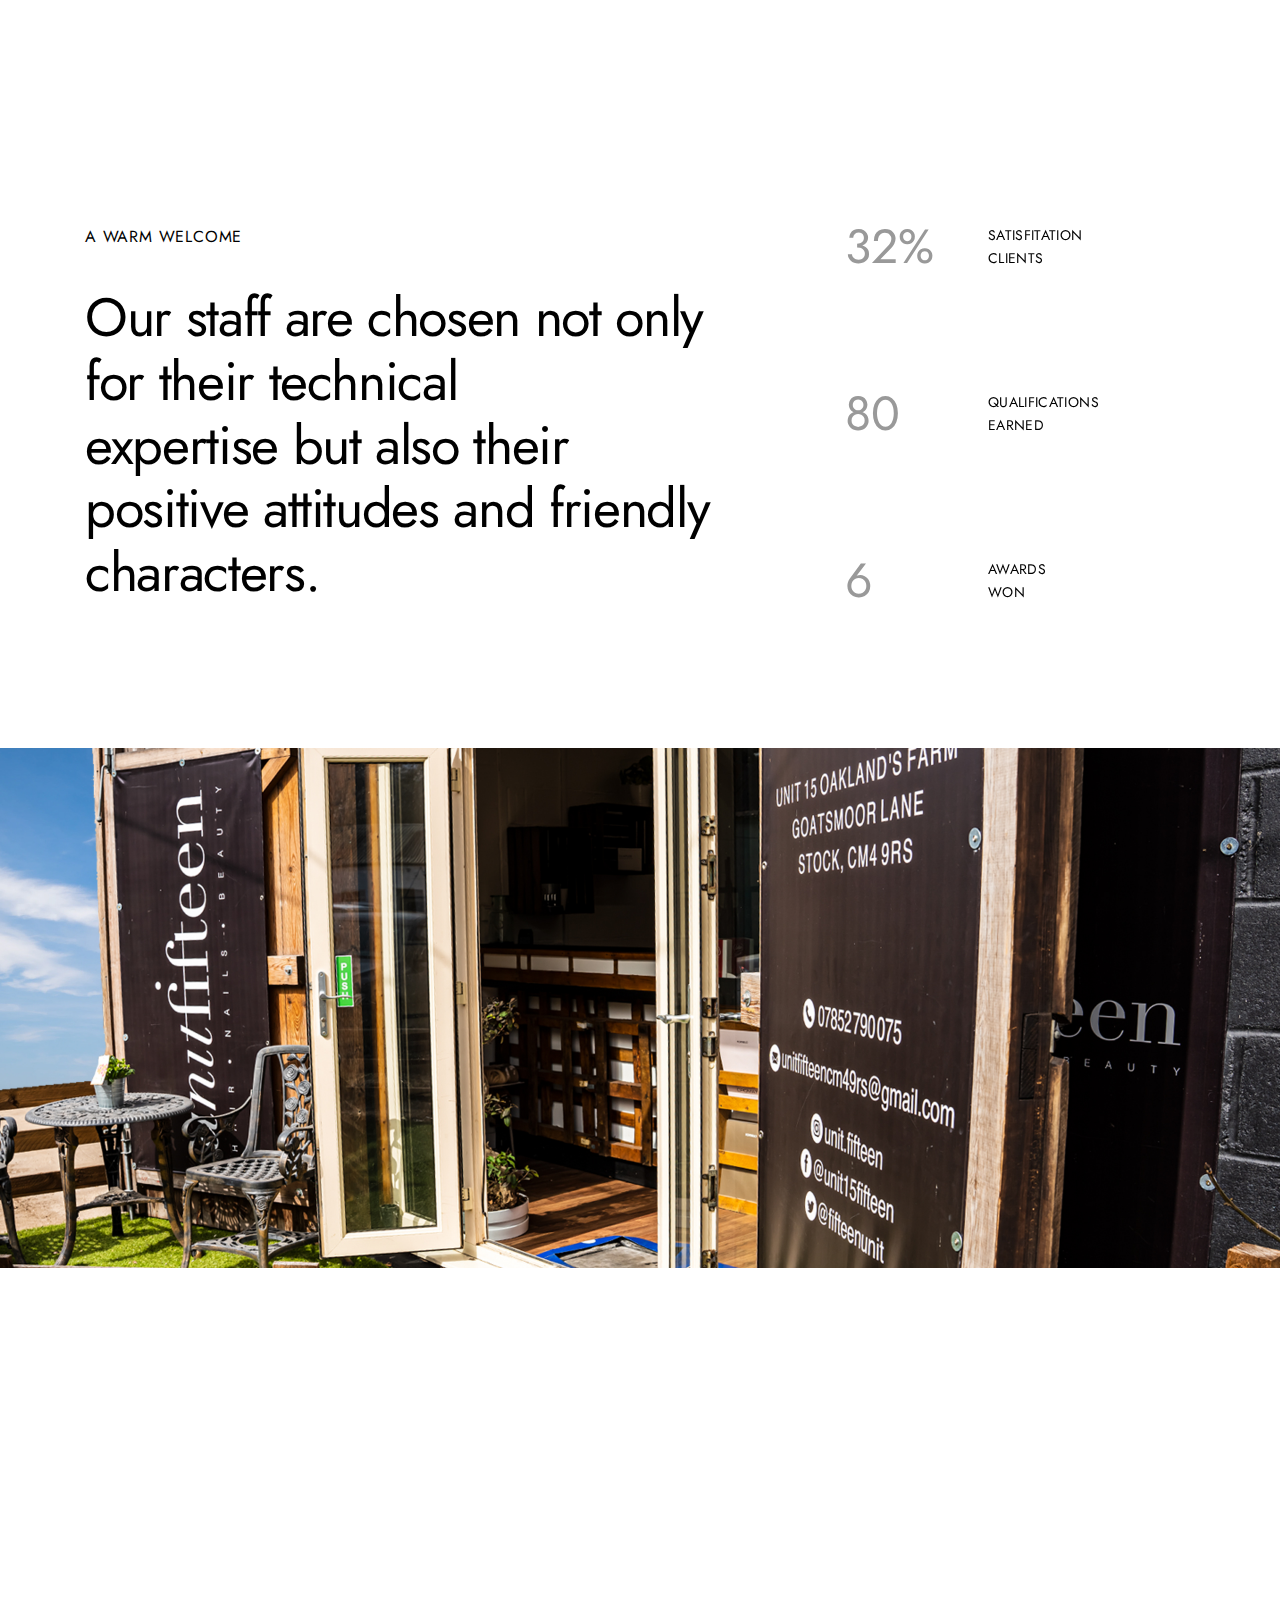
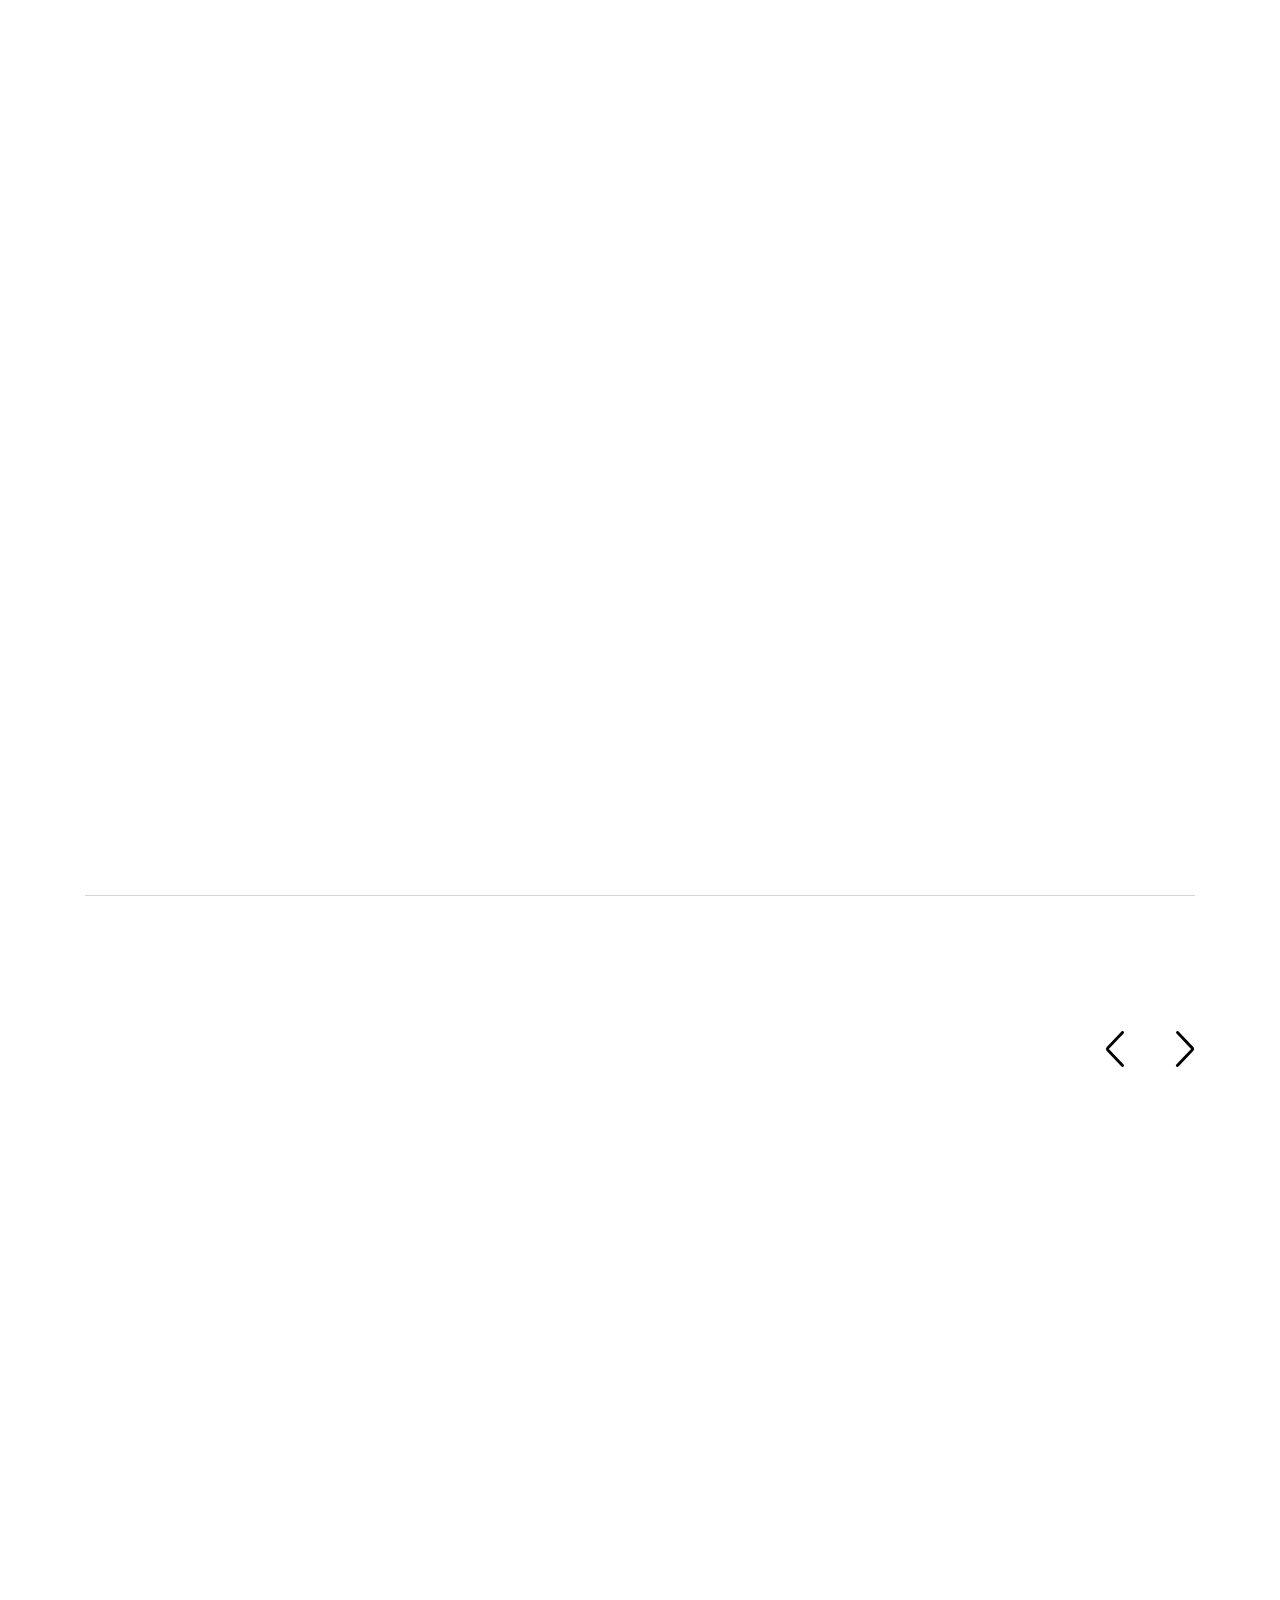
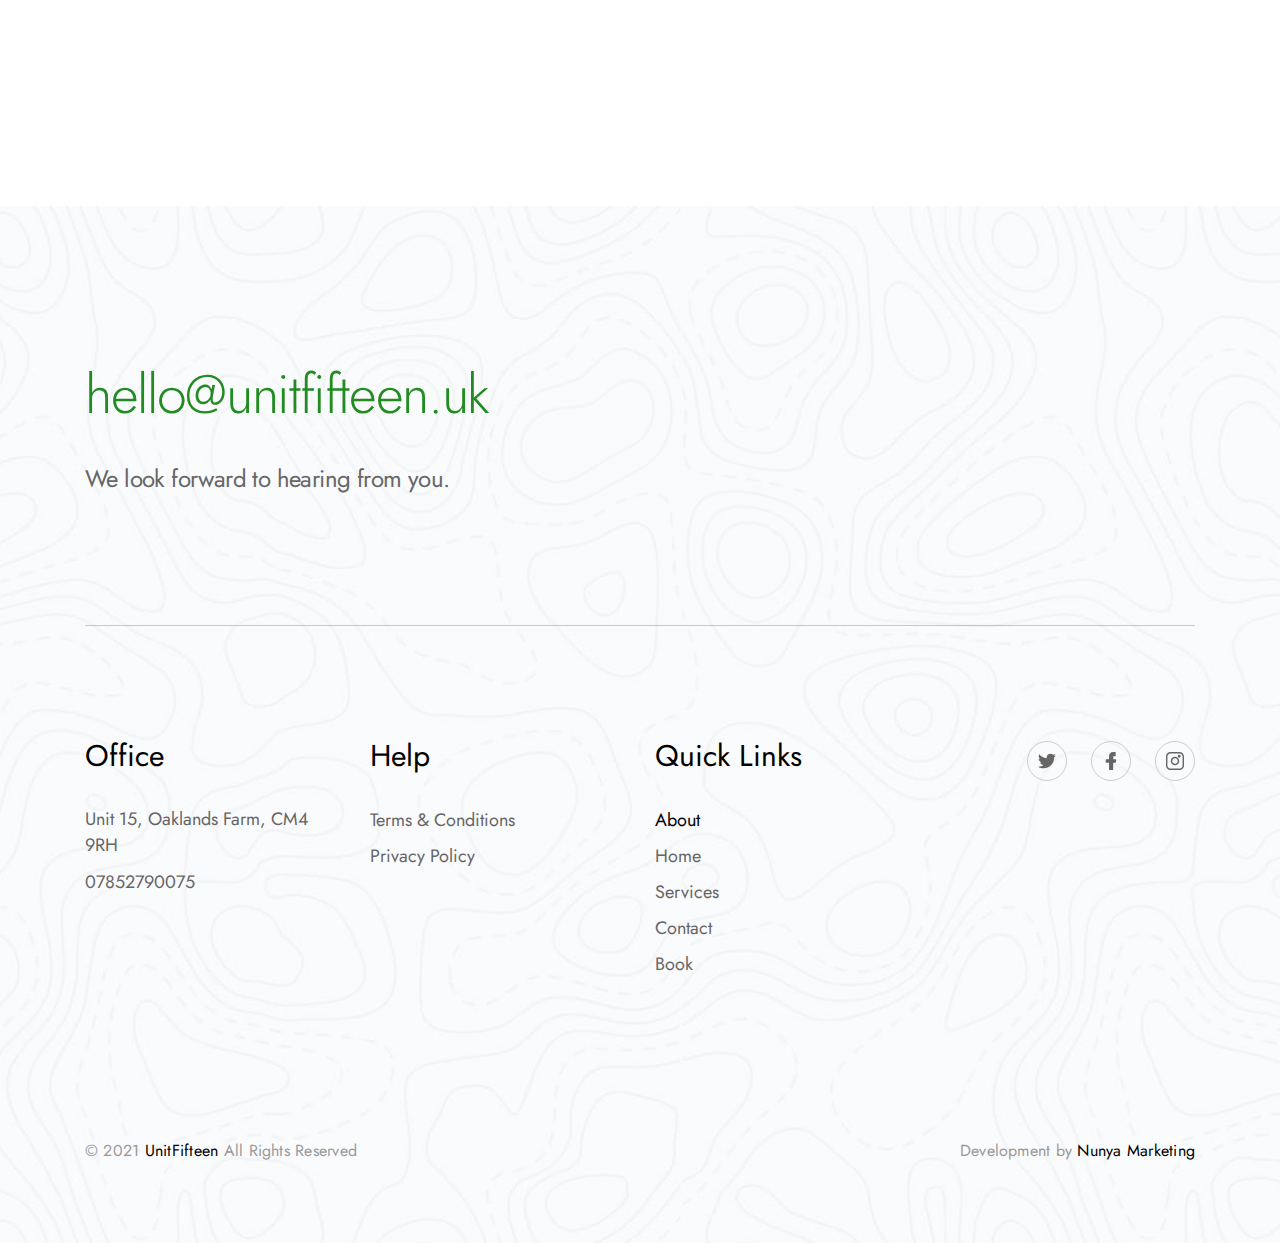
==== about.html @ a34f539c "first commit" ====
<!DOCTYPE html>
<html class="no-js" lang="en">

<head>
  <meta charset="UTF-8">
  <meta name="viewport" content="width=device-width, initial-scale=1.0, maximum-scale=1">
  <!-- CSS-->
  <link rel="apple-touch-icon" sizes="60x60" href="favicons/apple-touch-icon.png">
  <link rel="icon" type="image/png" sizes="32x32" href="favicons/favicon-32x32.png">
  <link rel="icon" type="image/png" sizes="16x16" href="favicons/favicon-16x16.png">
  <link rel="manifest" href="favicons/site.webmanifest">
  <link rel="mask-icon" href="favicons/safari-pinned-tab.svg" color="#5bbad5">
  <meta name="msapplication-TileColor" content="#da532c">
  <meta name="theme-color" content="#ffffff">
  <link rel="stylesheet" href="css/bootstrap.min.css">
  <link rel="stylesheet" href="css/main.css">
  <title>UnitFifteen - About</title>
</head>

<body class="webpage">
  <div style="display: none">
    <svg xmlns="http://www.w3.org/2000/svg" xmlns:xlink="http://www.w3.org/1999/xlink">
      <symbol id="arrow-angle" viewBox="0 0 512.002 512.002">
        <path d="M388.425 241.951L151.609 5.79c-7.759-7.733-20.321-7.72-28.067.04-7.74 7.759-7.72 20.328.04 28.067l222.72 222.105-222.728 222.104c-7.759 7.74-7.779 20.301-.04 28.061a19.8 19.8 0 0014.057 5.835 19.79 19.79 0 0014.017-5.795l236.817-236.155c3.737-3.718 5.834-8.778 5.834-14.05s-2.103-10.326-5.834-14.051z" />
      </symbol>
      <symbol id="chevron-down" viewBox="0 0 64 64">
        <path d="M32 48.1c-1.3 0-2.4-.5-3.5-1.3L.8 20.7C-.3 19.6-.3 18 .8 17c1.1-1.1 2.7-1.1 3.7 0L32 42.8l27.5-26.1c1.1-1.1 2.7-1.1 3.7 0 1.1 1.1 1.1 2.7 0 3.7L35.5 46.5c-1.1 1.4-2.2 1.6-3.5 1.6z" />
      </symbol>
      <symbol id="arrow-long" viewBox="0 0 64 64">
        <path d="M62.6 28.3l-7.5-8.8c-1.1-1.1-2.7-1.3-3.7-.3-1.1 1.1-1.3 2.7-.3 3.7l5.3 6.4H2.7C1.1 29.3 0 30.4 0 32s1.1 2.7 2.7 2.7h53.8l-5.3 6.4c-1.1 1.1-.8 2.9.3 3.7.5.5 1.1.5 1.6.5.8 0 1.6-.3 2.1-1.1l7.5-8.8c1.8-1.7 1.8-4.9-.1-7.1z" />
      </symbol>
      <symbol id="bricks" viewBox="0 0 64 64">
        <path d="M58.7 29.3h-5.3v-8c0-2.9-2.4-5.3-5.3-5.3H16c-2.9 0-5.3 2.4-5.3 5.3v8H5.3c-2.9 0-5.3 2.4-5.3 5.3v8c0 3 2.4 5.4 5.3 5.4h53.3c2.9 0 5.3-2.4 5.3-5.3v-8c.1-3-2.3-5.4-5.2-5.4zm-10.7 0H34.7v-8H48v8zm-8 5.4v8H24v-8h16zM16 21.3h13.3v8H16v-8zM5.3 34.7h13.3v8H5.3v-8zm40 8v-8h13.3v8H45.3z" />
      </symbol>
      <symbol id="behance" viewBox="0 0 24 24">
        <path d="M12.363 14.947c0-1.848-.879-3.214-2.695-3.726 1.325-.631 2.016-1.587 2.016-3.074 0-2.932-2.192-3.647-4.721-3.647H0v14.721h7.158c2.684 0 5.205-1.283 5.205-4.274zM3.246 7.013h3.046c1.171 0 2.225.328 2.225 1.682 0 1.25-.82 1.753-1.98 1.753H3.246zm-.001 9.708v-4.054h3.538c1.429 0 2.333.594 2.333 2.102 0 1.487-1.079 1.952-2.4 1.952zM18.796 19.5c2.554 0 4.208-1.147 5.004-3.585h-2.592c-.279.91-1.429 1.391-2.321 1.391-1.721 0-2.625-1.005-2.625-2.713h7.713c.244-3.418-1.66-6.331-5.18-6.331-3.259 0-5.471 2.442-5.471 5.641 0 3.32 2.096 5.597 5.472 5.597zm-.092-9.026c1.475 0 2.217.864 2.341 2.277h-4.779c.097-1.401 1.03-2.277 2.438-2.277zM15.667 5.273h5.988v1.45h-5.988z" />
      </symbol>
      <symbol id="chevron-right" viewBox="0 0 64 64">
        <path d="M46.8 28.5L20.6.8c-1.1-1.1-2.7-1.1-3.7 0-1.1 1.1-1.1 2.7 0 3.7L42.8 32 16.6 59.5c-1.1 1.1-1.1 2.7 0 3.7.5.5 1.1.8 1.9.8s1.3-.3 1.9-.8l26.1-27.7c2.1-1.9 2.1-5.1.3-7z" />
      </symbol>
      <symbol id="chevron-left" viewBox="0 0 64 64">
        <path d="M21.1 32L47.2 4.5c1.1-1.1 1.1-2.7 0-3.7s-2.7-1.1-3.7 0L17.4 28.5c-1.9 1.9-1.9 5.1 0 6.9l26.1 27.7c.5.5 1.3.8 1.9.8.5 0 1.3-.3 1.9-.8 1.1-1.1 1.1-2.7 0-3.7L21.1 32z" />
      </symbol>
      <symbol id="close" viewBox="0 0 64 64">
        <path d="M35.4 32l19.9-19.9c1-1 1-2.4 0-3.4s-2.4-1-3.4 0L32 28.6 12 8.8c-.9-1-2.4-1-3.3 0s-1 2.4 0 3.4L28.6 32 8.7 51.9c-1 1-1 2.4 0 3.4.5.4 1 .7 1.7.7s1.2-.2 1.7-.7l20-19.9 20 19.8c.5.4 1.2.7 1.7.7s1.2-.2 1.7-.7c1-1 1-2.4 0-3.4L35.4 32z" />
      </symbol>
      <symbol id="comments-reply" viewBox="0 0 64 64">
        <path d="M64 45.3V8c0-1.6-1.1-2.7-2.7-2.7H2.7C1.1 5.3 0 6.4 0 8v48c0 1.1.5 1.9 1.3 2.4.5.3.8.3 1.3.3s.8 0 1.3-.3L22.1 48h7.2l12.3 9.9c.8.5 1.6.8 2.7.8.5 0 1.1 0 1.9-.5 1.3-.8 2.4-2.1 2.4-3.7v-1.6c3.5.8 6.7 2.7 9.1 4 1.3.8 2.9.8 4.3 0 1.3-.8 2.1-2.1 2.1-3.7 0-.8 0-1.6-.3-2.4-.3-1.1-.5-2.1-1.1-3.2.5-.1 1.3-1.2 1.3-2.3zm-42.7-2.6c-.5 0-.8 0-1.3.3L5.3 51.5V10.7h53.3v32c-2.9-2.7-6.4-4.5-10.7-5.3v-2.9c0-1.6-.8-2.9-2.4-3.7-1.3-.8-3.2-.5-4.3.5l-12.7 10c-.5.3-.8.8-1.1 1.3h-6.1zm35 5.3c.8 1.1 1.1 1.9 1.6 3.2-3.5-1.9-8-3.7-12.3-4l-2.9-.3V52l-9.3-7.5 9.3-7.5v5.1l2.4.3c4 .5 7.5 2.1 10.1 4.8l.8.8h.3z" />
        <circle cx="16" cy="24" r="5.3" />
        <circle cx="32" cy="24" r="5.3" />
        <circle cx="48" cy="24" r="5.3" />
      </symbol>
      <symbol id="customer" viewBox="0 0 64 64">
        <path d="M61.1 47.1c-1.4-4.6-5.7-7.1-10.1-5.7-3 1.1-7.1 2.2-10.3 3.3 0-.8-.3-1.6-.5-2.5-1.1-2.7-4.1-4.1-6.5-4.1h-9.8c-.5 0-1.4-.3-2.2-1.1-1.1-1.1-2.7-1.6-4.4-1.6H9.6c-4.1.3-7.1 3.5-7.1 7.6v12.8c0 3.8 3.3 7.1 7.1 7.1h9.5c1.1 0 2.5-.3 3.5-1.1 2.7 1.6 6 2.2 9.3 2.2 1.9 0 4.1-.3 5.7-.8l18-5.4c5.7-2 6.6-7.1 5.5-10.7zM9.6 57.5c-.8 0-1.6-.8-1.6-1.9V42.8c0-.8.8-1.6 1.6-1.6h7.9c.3 0 .5 0 .5.3.3.3.5.3.8.5v15.5H9.6zM54 52.8l-18 5.4c-3.5 1.1-7.6.8-11.2-1.1l-.5-.5V43.8h9.5c.5 0 1.4.3 1.4.5.3.3-.3 1.1-.5 1.4-.8 1.1-1.9 2.2-2.2 3.5 0 1.4 1.1 2.5 2.5 2.5 2.5-.3 5.2-1.4 7.6-1.9 3.3-1.1 6.5-2.2 9.8-3.3 1.4-.5 3 .5 3.3 2.2.7 2-.1 3.3-1.7 4.1zm-3.3-36.5c4.4 0 8.2-3.5 8.2-8.2 0-4.4-3.5-8.2-8.2-8.2s-8.2 3.5-8.2 8.2 3.9 8.2 8.2 8.2zm0-10.6c1.4 0 2.7 1.1 2.7 2.7s-1.1 2.7-2.7 2.7-2.7-1-2.7-2.7 1.4-2.7 2.7-2.7zm-2.4 32.7h3.3c4.4 0 7.9-3.5 7.9-7.9v-5.7c0-4.4-3.5-7.9-7.9-7.9h-3c-4.4 0-7.9 3.5-7.9 7.9v5.4c-.1 4.7 3.5 8.2 7.6 8.2zm-2.2-13.9c0-1.4 1.1-2.5 2.5-2.5h3c1.4 0 2.5 1.1 2.5 2.5v5.7c0 1.4-1.1 2.5-2.5 2.5h-3.3c-1.1 0-2.2-1.1-2.2-2.7v-5.5z" />
      </symbol>
      <symbol id="facebook-outline" viewBox="0 0 64 64">
        <path d="M37.2 64H28c-2.5 0-4.5-2-4.5-4.5V37H17c-2.5 0-4.5-2-4.5-4.5v-6.9c0-2.5 2-4.6 4.5-4.6h6.5v-5.5c0-9.1 6.2-15.5 15-15.5H47c1.4 0 2.5 1.1 2.5 2.5v13c0 1.4-1.1 2.5-2.5 2.5h-5.5v3H47c1.4.1 2.7.7 3.5 1.8.8 1.1 1.2 2.4.9 3.8l-1.3 6.7c-.3 2.1-2.1 3.7-4.4 3.7h-4.3v22.5c.1 2.5-1.9 4.5-4.2 4.5zm-8.7-5h8V34.5c0-1.4 1.1-2.5 2.5-2.5h6.3l1.2-6H39c-1.4 0-2.5-1.1-2.5-2.5v-8c0-1.4 1.1-2.5 2.5-2.5h5.5V5h-6c-6.1 0-10 4.1-10 10.5v8c0 1.4-1.1 2.5-2.5 2.5h-8.5v6H26c1.4 0 2.5 1.1 2.5 2.5V59z" />
      </symbol>
      <symbol id="envelope-alt" viewBox="0 0 64 64">
        <path d="M58.7 10.7H5.3C2.4 10.7 0 13.1 0 16v32c0 2.9 2.4 5.3 5.3 5.3h53.3c2.9 0 5.3-2.4 5.3-5.3V16c.1-2.9-2.3-5.3-5.2-5.3zm0 35.7L40.5 29.3l18.1-10.9v28zM28.3 32.3c1.1.8 2.4 1.1 3.7 1.1 1.3 0 2.7-.3 3.7-1.1L52.5 48H10.7l17.1-16 .5.3zm24-16.3L33.1 27.7c-.5.3-1.3.3-1.9 0L11.7 16h40.6zM23.2 29.1L5.3 45.9V18.4l17.9 10.7z" />
      </symbol>
      <symbol id="facebook" viewBox="0 0 64 64">
        <path d="M47.9 25.6H40V15h6.5c1.1 0 2-.9 2-2V2c0-1.1-.9-2-2-2h-7.6C30.7 0 25 5.9 25 14.4v11.2h-9c-1.5 0-2.7 1.2-2.7 2.8v7.4c0 1.5 1.2 2.7 2.7 2.7h9v22.9c0 1.5 1.2 2.7 2.7 2.7h9.8c.6 0 1.2-.3 1.6-.7.5-.5.7-1.2.7-1.8V38.4h6.8c1.3 0 2.4-.9 2.6-2.1v-.2l1.4-7.1c.2-.8 0-1.6-.6-2.4-.4-.5-1.2-.9-2.1-1z" />
      </symbol>
      <symbol id="dribbble" viewBox="0 0 64 64">
        <path d="M32 0C14.4 0 0 14.4 0 32s14.4 32 32 32 32-14.4 32-32S49.6 0 32 0zm27 32.8c-6.2-.5-12.7 0-19.1 1.5-.9-2.4-1.8-4.7-2.8-6.9 6.6-2.2 12.7-5.4 18-9.3C57.6 22.2 59 26.9 59 32v.8zm-6.8-18.7c-5 3.7-10.9 6.7-17.2 8.8-3.3-6.6-7.1-12.3-11-16.6 2.5-.9 5.2-1.3 8-1.3 8 0 15.2 3.5 20.2 9.1zM19 8.3c3.9 3.9 7.7 9.4 11.1 15.9-8.2 2-16.7 2.3-24.2.9C7.8 17.9 12.6 11.9 19 8.3zM5.1 30.1c3.4.6 7 1 10.6 1 5.4 0 11-.7 16.6-2.2 1 2.2 1.9 4.4 2.8 6.7C25.8 38.4 17.6 43 11 48.9 7.2 44.3 5 38.4 5 32c0-.6 0-1.3.1-1.9zm9.4 22.4c6.1-5.4 13.7-9.6 22.2-12.2.3 1 .7 2.1 1 3.2 1.4 4.8 2.4 9.5 3.2 14-2.8 1-5.7 1.5-8.8 1.5-6.8 0-12.9-2.5-17.6-6.5zm31 2.8c-.7-4.3-1.8-8.7-3.1-13.2l-.9-3c5.7-1.2 11.4-1.7 16.8-1.3-1.6 7.5-6.3 13.8-12.8 17.5z" />
      </symbol>
      <symbol id="github-original" viewBox="0 0 64 64">
        <path d="M32 .8C14.4.8 0 15.1 0 32.8c0 14.1 9.2 26.1 21.9 30.4 1.6.3 2.2-.7 2.2-1.5 0-.7 0-2.8-.1-5.5-8.9 2-10.8-4.3-10.8-4.3-1.5-3.7-3.6-4.6-3.6-4.6-2.9-2 .2-2 .2-2 3.2.2 4.9 3.3 4.9 3.3 2.8 4.9 7.5 3.5 9.3 2.6.3-2.1 1.1-3.5 2-4.3-7-.7-14.5-3.5-14.5-15.7 0-3.5 1.3-6.3 3.3-8.5-.3-.8-1.4-4 .3-8.5 0 0 2.7-.9 8.8 3.3 2.6-.7 5.3-1.1 8-1.1s5.5.3 8 1.1c6.1-4.1 8.7-3.3 8.7-3.3 1.7 4.4.7 7.7.3 8.5 2 2.2 3.3 5.1 3.3 8.5 0 12.2-7.5 15-14.6 15.7 1.1 1 2.2 3 2.2 5.9 0 4.3-.1 7.7-.1 8.7 0 .9.6 1.8 2.2 1.5C54.8 58.8 64 46.8 64 32.7 63.9 15.1 49.6.8 32 .8z" />
      </symbol>
      <symbol id="google-plus" viewBox="0 -91 512 512">
        <path d="M166 60c34.668 0 66.027 17.79 84 42.3l42.598-42.902C267.12 26.27 218.086 0 166 0 74.8 0 0 73.8 0 165s74.8 165 166 165c75.602 0 139.2-50.7 158.7-120 4.198-14.402 6.3-29.402 6.3-45v-15H181v59.988h79.5C244 245.391 207.7 270 166 270c-57.898 0-106-47.102-106-105S108.102 60 166 60zm0 0M466 90h-60v45h-45v60h45v45h60v-45h46v-60h-46zm0 0" />
      </symbol>
      <symbol id="heart-filled" viewBox="0 0 64 64">
        <path d="M30.6 59c.8.8 2.1.8 2.8 0l25.8-26.1c3.2-3.2 4.8-7.5 4.8-11.7s-1.6-8.8-5.1-12c-6.4-6.4-17.3-6.4-23.7 0L32 12.7l-3.5-3.5c-3.4-3.2-7.7-4.8-12-4.8S8 6 4.8 9.2c-6.4 6.4-6.4 17.3 0 23.7L30.6 59z" />
      </symbol>
      <symbol id="map-marker" viewBox="0 0 64 64">
        <path d="M32 0C18.7 0 8 11.2 8 25.3c0 12 16.5 31.7 21.6 37.6.5.8 1.6 1.1 2.4 1.1 1.1 0 1.9-.5 2.4-1.1C39.5 57.1 56 37.1 56 25.3 56 11.2 45.3 0 32 0zm0 57.6c-9.1-10.7-18.7-24.8-18.7-32.3 0-11.2 8.3-20 18.7-20s18.7 9.1 18.7 20c0 7.5-9.6 21.6-18.7 32.3z" />
        <path d="M32 13.3c-5.9 0-10.7 4.8-10.7 10.7S26.1 34.7 32 34.7 42.7 29.9 42.7 24 37.9 13.3 32 13.3zm0 16c-2.9 0-5.3-2.4-5.3-5.3s2.4-5.3 5.3-5.3 5.3 2.4 5.3 5.3-2.4 5.3-5.3 5.3z" />
      </symbol>
      <symbol id="instagram" viewBox="0 0 64 64">
        <path d="M32 16.9c-8.3 0-15 6.8-15 15.1s6.7 15.1 15 15.1S47 40.3 47 32s-6.7-15.1-15-15.1zm0 25.2c-5.5 0-10-4.5-10-10.1s4.5-10.1 10-10.1S42 26.4 42 32s-4.5 10.1-10 10.1zM47 10c-2.8 0-5 2.3-5 5s2.2 5 5 5 5-2.3 5-5-2.2-5-5-5z" />
        <path d="M48 0H16C7.2 0 0 7.2 0 16v31.7C0 56.7 7.3 64 16.3 64h31.5C56.7 64 64 56.7 64 47.7V16c0-8.8-7.2-16-16-16zm11 47.7C59 53.9 54 59 47.8 59H16.3C10.1 59 5 54 5 47.8V16C5 9.9 9.9 5 16 5h32c6.1 0 11 4.9 11 11v31.7z" />
      </symbol>
      <symbol id="logo" viewBox="0 0 600 600">
        <path d="M0 259h39.9v301h5.4c53.7 0 107.3-.1 161 .1 4.2 0 5.6-1.3 6.7-5.2 28.3-96.6 56.7-193.1 85.1-289.7.4-1.4.9-2.7 1.9-5.6 1 3.1 1.5 4.9 2.1 6.7 28.3 96.2 56.6 192.5 84.9 288.7.9 3 1.6 5 5.8 5 54.5-.2 109-.1 163.5-.1h3.3V40.2H40.1v158.7H0V0h600v600H359c-4.3-14.6-8.5-29.3-12.8-43.9-12.2-41.6-24.4-83.2-36.7-124.8-3-10.1-6-20.2-9.4-31.7-1 2.8-1.6 4.1-2 5.4-3.1 10.5-6.1 21-9.2 31.6-16 54.5-32 109-48 163.4H-.1C0 486.3 0 372.7 0 259z" />
      </symbol>
      <symbol id="grid" viewBox="0 0 270 270">
        <path d="M114 0H10C4.5 0 0 4.5 0 10v104c0 5.5 4.5 10 10 10h104c5.5 0 10-4.5 10-10V10c0-5.5-4.5-10-10-10zm-10 104H20V20h84v84zM260 0H156c-5.5 0-10 4.5-10 10v104c0 5.5 4.5 10 10 10h104c5.5 0 10-4.5 10-10V10c0-5.5-4.5-10-10-10zm-10 104h-84V20h84v84zm-136 42H10c-5.5 0-10 4.5-10 10v104c0 5.5 4.5 10 10 10h104c5.5 0 10-4.5 10-10V156c0-5.5-4.5-10-10-10zm-10 104H20v-84h84v84zm156-104H156c-5.5 0-10 4.5-10 10v104c0 5.5 4.5 10 10 10h104c5.5 0 10-4.5 10-10V156c0-5.5-4.5-10-10-10zm-10 104h-84v-84h84v84z" />
      </symbol>
      <symbol id="package" viewBox="0 0 17 17">
        <path d="M8.517-.035L0 3.186v10.693l8.5 3.188 8.5-3.188V3.187L8.517-.035zm6.567 3.563l-2.586.97-6.557-2.489 2.575-.974 6.568 2.493zM8.5 5.997L1.919 3.529l2.609-.986 6.551 2.487-2.579.967zM1 4.253l7 2.625v8.932l-7-2.625V4.253zM9 15.81V6.878l7-2.625v8.932L9 15.81z" />
      </symbol>
      <symbol id="menu" viewBox="0 -53 384 384">
        <path d="M368 154.668H16c-8.832 0-16-7.168-16-16s7.168-16 16-16h352c8.832 0 16 7.168 16 16s-7.168 16-16 16zM368 32H16C7.168 32 0 24.832 0 16S7.168 0 16 0h352c8.832 0 16 7.168 16 16s-7.168 16-16 16zm0 245.332H16c-8.832 0-16-7.168-16-16s7.168-16 16-16h352c8.832 0 16 7.168 16 16s-7.168 16-16 16zm0 0" />
      </symbol>
      <symbol id="pinterest" viewBox="0 0 64 64">
        <path d="M.2 31.9c0 .5 0 1 .1 1.5v.5c0 .3.1.7.1 1.1 0 .1 0 .3.1.5.1.4.1.8.1 1.2 0 .1 0 .2.1.3.1.5.1.9.3 1.4 0 .1.1.3.1.4.1.3.1.7.2 1 .1.1.1.3.1.5.1.3.2.7.3 1 .1.1.1.3.1.4.1.5.3.9.5 1.3.1.1.1.3.1.4.1.3.3.6.4.9.1.1.1.3.2.5.1.3.3.5.4.9.1.1.1.3.2.5.2.4.4.8.6 1.1.1.1.1.2.2.3.2.3.3.6.5.9-.1-.1.1.1.1.3.1.3.3.5.5.7.1.1.2.3.3.5.2.3.4.5.6.8.1.1.1.2.2.3.3.3.5.7.8 1 .1.1.2.3.3.4.2.2.4.4.5.7l.4.4c.2.2.4.5.6.7.1.1.2.3.3.3l.9.9c.1.1.3.2.3.3.2.2.5.4.7.6.1.1.3.3.4.3.2.2.5.4.7.5.1.1.3.2.4.3.3.3.7.5 1.1.8.1.1.2.1.3.2.3.2.6.4.9.5.1.1.3.2.5.3.3.1.5.3.8.5.1.1.3.1.4.3.4.2.7.4 1.1.6.1 0 .1.1.1.1.4.2.9.4 1.3.6.1.1.3.1.4.1.2.1.3.1.5.2-.3-2.5-.5-6.4.1-9.2.6-2.5 3.7-15.9 3.7-15.9s-.9-1.9-.9-4.7c0-4.5 2.6-7.8 5.8-7.8 2.7 0 4.1 2.1 4.1 4.5 0 2.7-1.7 6.8-2.7 10.6-.7 3.2 1.6 5.8 4.7 5.8 5.6 0 10-6 10-14.6 0-7.6-5.5-13-13.3-13-9.1 0-14.4 6.8-14.4 13.8 0 2.7 1.1 5.6 2.4 7.3.3.3.3.6.2.9-.3 1-.8 3.2-.9 3.6-.1.6-.5.7-1.1.4-4-1.9-6.4-7.7-6.4-12.4 0-10 7.3-19.3 21.1-19.3 11.1 0 19.7 7.9 19.7 18.4 0 11-6.9 19.9-16.5 19.9-3.3 0-6.2-1.7-7.3-3.7 0 0-1.6 6.1-2 7.6-.7 2.8-2.7 6.2-4 8.4.4.1.9.3 1.3.4.1.1.3.1.5.1.3.1.7.1.9.2.1.1.3.1.5.1.4.1.9.1 1.3.2h.1c.5.1.9.1 1.4.2.1 0 .3 0 .5.1.3.1.7.1 1.1.1h.4c.5 0 1 .1 1.5.1C49.7 63.8 64 49.5 64 31.9c0-13.6-8.5-25.2-20.4-29.8-.3-.3-.7-.5-1.1-.7-.9-.3-1.9-.6-2.9-.8-.9-.2-1.7-.4-2.5-.5C36 0 35-.2 33.9-.2h-1.7c-1.1 0-2.2.1-3.3.1-.5.1-1.1.1-1.6.2C11.9 2.7.2 16 .2 31.9z" />
      </symbol>
      <symbol id="phone" viewBox="0 0 64 64">
        <path d="M61.6 44.1l-9.3-5.9c-2.4-1.3-5.3-.8-6.9 1.3l-2.1 3.2c-12-7.2-19.5-16.8-22.4-21.1l3.5-2.1c1.1-.8 1.9-1.9 2.1-3.2.3-1.3 0-2.7-.8-3.7l-6.1-8.8C18 1.7 15.1.9 12.9 2.2L4 7c-.5.3-.8.5-1.3.8C-4 15 2.1 31.3 17.6 45.9c11.2 10.7 23.2 16.5 31.7 16.5 3.2 0 5.9-.8 7.7-2.4l1.1-1.1 5.1-8c1.6-2.3.8-5.5-1.6-6.8zm-8 11.9c-4.6 3.8-18.9-1-32.5-13.8C7.7 29.4 2.7 15.8 6.7 11.5L15 6.7l5.9 8.5-3.5 2.1c-1.1.8-1.9 1.9-2.1 3.2-.3 1.3 0 2.7.8 3.7 2.9 4.3 11.2 15.2 24.3 23.2 2.4 1.3 5.3.8 6.9-1.3l2.4-3.5 9.1 5.6-5.2 7.8z" />
      </symbol>
      <symbol id="ruler-pencil" viewBox="0 0 17 17">
        <path d="M4.492 0H2.508c-.827 0-1.5.673-1.5 1.5v10.657l2.521 4.956 2.464-4.959V1.5A1.503 1.503 0 004.492 0zM2.508 1h1.984c.275 0 .5.225.5.5v1.019H2.008V1.5a.5.5 0 01.5-.5zm-.5 3.55V3.519h2.984V4.55H2.008zm1.94 9.471h-.87l-1.07-2.104V5.55h1v6.481h1V5.55h.984v6.37l-1.044 2.101zM8 0v17h7V0H8zm6 16H9v-.984h2v-1H9V13h1v-1H9v-1h2v-1H9v-.984h1v-1H9v-1h2v-1H9V5h1V4H9V3h2V2H9V1h5v15z" />
      </symbol>
      <symbol id="play" viewBox="0 0 64 64">
        <path d="M56.6 27.9L12.8.7C11.2-.1 9.3-.4 8 .7c-1.6.5-2.7 2.1-2.7 4v54.7c0 1.6 1.1 3.2 2.4 4 .8.3 1.6.5 2.4.5s1.9-.3 2.7-.8L56.6 36c1.3-.8 2.1-2.4 2.1-4s-.8-3.3-2.1-4.1zm-46 30.2V5.8L52.8 32 10.6 58.1z" />
      </symbol>
      <symbol id="rss" viewBox="0 0 448 448">
        <circle cx="64" cy="384" r="64" />
        <path d="M0 149.344v85.344c117.632 0 213.344 95.68 213.344 213.312h85.312c0-164.672-133.984-298.656-298.656-298.656z" />
        <path d="M0 0v85.344C200 85.344 362.688 248 362.688 448H448C448 200.96 247.04 0 0 0z" />
      </symbol>
      <symbol id="search" viewBox="0 0 64 64">
        <path d="M62.9 56.5l-17-13.8c7.2-9.9 6.1-23.7-2.7-32.5C38.4 5.3 32 2.7 25.3 2.7s-13 2.6-17.8 7.4S0 21.3 0 28s2.7 13.1 7.5 17.9c5.1 5.1 11.5 7.5 17.9 7.5 6.1 0 12.3-2.1 17.1-6.7l17.3 14.1c.5.5 1.1.5 1.6.5.8 0 1.6-.3 2.1-1.1.8-1 .8-2.6-.6-3.7zM25.3 48c-5.3 0-10.4-2.1-14.1-5.9-3.7-3.7-5.9-8.8-5.9-14.1s2.1-10.4 5.9-14.1S20 8 25.3 8s10.4 2.1 14.1 5.9 5.9 8.8 5.9 14.1-2.1 10.4-5.9 14.1c-3.7 3.8-8.7 5.9-14.1 5.9z" />
      </symbol>
      <symbol id="ticket-alt" viewBox="0 0 64 64">
        <path d="M48.7 0H16.2c-4.5 0-8 3.5-8 8v52.5c0 1.1.8 2.1 1.9 2.7 1.1.3 2.4 0 2.9-1.1l4.5-6.7 5.1 7.5c.5.8 1.3 1.1 2.1 1.1s1.6-.5 2.1-1.1l5.1-7.5 5.1 7.5c.5.8 1.3 1.1 2.1 1.1s1.6-.5 2.1-1.1l5.1-7.5 4.5 6.9c.5 1.1 1.9 1.3 2.9 1.1 1.1-.3 1.9-1.3 1.9-2.7V8c1.1-4.5-2.4-8-6.9-8zm2.1 51.7L49 48.8c-.5-.8-1.3-1.1-2.1-1.1s-1.6.5-2.1 1.1l-5.1 7.5-5.1-7.5c-.8-.5-1.6-1.1-2.4-1.1s-1.6.5-2.1 1.1L25 56.3l-5.1-7.5c-.5-.8-1.3-1.1-2.1-1.1s-1.6.5-2.1 1.1l-2.1 2.9V8c0-1.6 1.1-2.7 2.7-2.7h32C49.9 5.3 51 6.4 51 8v43.7z" />
        <path d="M42.8 18.7H21.5c-1.6 0-2.7 1.1-2.7 2.7s1.1 2.7 2.7 2.7h21.3c1.6 0 2.7-1.1 2.7-2.7 0-1.7-1.1-2.7-2.7-2.7zm0 10.6H21.5c-1.6 0-2.7 1.1-2.7 2.7s1.1 2.7 2.7 2.7h21.3c1.6 0 2.7-1.1 2.7-2.7s-1.1-2.7-2.7-2.7z" />
      </symbol>
      <symbol id="timer" viewBox="0 0 64 64">
        <path d="M34.7 10.9V5.3H40c1.6 0 2.7-1.1 2.7-2.7S41.6 0 40 0H24c-1.6 0-2.7 1.1-2.7 2.7s1.1 2.7 2.7 2.7h5.3V11c-13.3 1.3-24 12.8-24 26.4C5.3 52 17.3 64 32 64s26.7-12 26.7-26.7c0-13.8-10.7-25-24-26.4zM32 58.7c-11.7 0-21.3-9.6-21.3-21.3S20.3 16 32 16s21.3 9.6 21.3 21.3S43.7 58.7 32 58.7z" />
        <path d="M45.3 34.7H34.7V24c0-1.6-1.1-2.7-2.7-2.7s-2.7 1.1-2.7 2.7v10.7h-2.7c-1.6 0-2.7 1.1-2.7 2.7s1.1 2.7 2.7 2.7h2.7v2.7c0 1.6 1.1 2.7 2.7 2.7s2.7-1.1 2.7-2.7V40h10.7c1.6 0 2.7-1.1 2.7-2.7-.1-1.6-1.2-2.6-2.8-2.6z" />
      </symbol>
      <symbol id="tumblr">
        <path d="M9.104.5v4.042h3.793v2.51H9.104v4.104c0 .927.042 1.521.146 1.792.094.261.281.468.541.625.354.218.761.323 1.219.323.813 0 1.615-.261 2.417-.793v2.521c-.688.323-1.302.552-1.854.678a7.612 7.612 0 01-1.803.197c-.729 0-1.374-.094-1.938-.281a4.149 4.149 0 01-1.437-.781c-.395-.343-.676-.708-.822-1.093-.156-.386-.229-.947-.229-1.677V7.052H3.573V4.791a4.907 4.907 0 001.614-.874 4.464 4.464 0 001.074-1.375C6.531 2 6.719 1.323 6.823.5h2.281z" />
      </symbol>
      <symbol id="twitter" viewBox="0 0 64 64">
        <path d="M20.1 58.1c24.2 0 37.4-20 37.4-37.4 0-.5 0-1.1-.1-1.7 2.6-1.9 4.8-4.2 6.5-6.8-2.4 1.1-4.9 1.8-7.6 2.1 2.7-1.6 4.8-4.2 5.8-7.3-2.6 1.5-5.3 2.6-8.4 3.2C51.3 7.6 47.9 6 44.1 6c-7.3 0-13.2 5.9-13.2 13.2 0 1 .1 2 .3 3-10.6-.6-20.3-5.8-26.8-13.8-1.1 2-1.8 4.2-1.8 6.6 0 4.6 2.3 8.6 5.9 10.9-2.2-.1-4.2-.7-5.9-1.6v.1c0 6.3 4.5 11.7 10.5 12.9-1.1.3-2.3.5-3.4.5-.9 0-1.7-.1-2.5-.3 1.7 5.2 6.5 9 12.3 9.1-4.5 3.5-10.2 5.6-16.3 5.6-1.2.1-2.2 0-3.2-.1 5.7 3.8 12.7 6 20.1 6" />
      </symbol>
      <symbol id="twitter-outline" viewBox="0 0 64 64">
        <path d="M22.2 58c-5.4 0-13.3-1-20-5.8-2-1.4-2.8-4.1-1.8-6.4.9-2.3 3.4-3.6 5.9-3.1 0 0 1 .2 2.5.1-1-1.4-1.9-3-2.5-4.7-.2-.6-.3-1.1-.3-1.7-2.5-2.9-3.8-6.5-3.8-10.5 0-.9.2-1.8.7-2.5C2 20 1.7 15.5 4.6 10.7 5.5 9.3 7 8.3 8.7 8.1h.2c1.8-.1 3.4.6 4.5 1.8.7.7 6.1 6.4 13 8.3C28 11.2 34.4 6 42.1 6c3.4 0 6.7 1 9.3 2.9.7-.2 1.6-.5 2.4-1.1 1.6-1.1 3.7-1.3 5.4-.4 1.7.8 2.9 2.4 3.1 4.3v.9c1.4 1.4 1.9 3.4 1.3 5.2-.5 1.7-2.1 3.8-5.4 6.8-.2 7.4-3.7 27.2-28.6 32.8-.2 0-3.2.6-7.4.6zM5.4 47.6c-.2 0-.3.1-.3.1v.1c-.1.1-.1.2 0 .3 5.6 4.1 12.4 4.9 17.1 4.9 3.7 0 6.3-.5 6.4-.5 22.6-5.1 24.8-23.6 24.9-29.2 0-.7.3-1.4.8-1.8 4.2-3.7 4.7-5 4.7-5.1.1-.2-.1-.4-.2-.4l-.1-.1c-1.1-.5-1.7-1.8-1.3-3 .1-.3.1-.5.1-.7 0-.1-.1-.2-.2-.3-.1 0-.1-.1-.2-.1s-.2 0-.4.1c-2.2 1.5-4.5 2-5.6 2.1-.7.1-1.3-.1-1.8-.5-1.9-1.6-4.5-2.4-7.1-2.4-6.1 0-11 4.5-11.2 10.4 0 .7-.3 1.4-.9 1.8-.5.5-1.2.7-1.9.6-9.5-1.3-17-8.9-18.5-10.4l-.1-.1c-.1-.1-.3-.1-.4-.1-.2 0-.3.2-.4.3-1.8 3-2 6.2-.7 9.4.4 1 .2 2.2-.7 2.9l-.2.2c0 3.2 1 5.8 3.2 7.8.7.7.9 1.6.7 2.5v.3c.8 2.5 2.4 4.5 4.6 5.8.8.5 1.3 1.4 1.2 2.4-.1 1-.8 1.8-1.7 2.1-4.6 1.5-9.5.8-9.7.7 0-.1-.1-.1-.1-.1zm53.1-31.9z" />
        <path d="M-5.7.9zM32 32z" fill="none" stroke="#000" stroke-miterlimit="10" />
      </symbol>
      <symbol id="users" viewBox="0 0 64 64">
        <path d="M21.3 37.3c7.5 0 13.3-5.9 13.3-13.3s-5.9-13.3-13.3-13.3S8 16.5 8 24s5.9 13.3 13.3 13.3zm0-21.3c4.5 0 8 3.5 8 8s-3.5 8-8 8-8-3.5-8-8 3.5-8 8-8zM21.3 40C13.6 40 6.4 43.2.8 48.8c-1.1 1.1-1.1 2.7 0 3.7s2.7 1.1 3.7 0C9 48 15.2 45.3 21.3 45.3s12 2.7 16.8 7.2c.5.5 1.3.8 1.9.8.8 0 1.3-.3 1.9-.8 1.1-1.1 1.1-2.7 0-3.7-5.7-5.6-13.1-8.8-20.6-8.8zM48 37.3c4.5 0 8-3.5 8-8s-3.5-8-8-8-8 3.5-8 8 3.4 8 8 8zm0-10.6c1.6 0 2.7 1.1 2.7 2.7s-1.1 2.7-2.7 2.7-2.7-1.1-2.7-2.7c0-1.7 1.1-2.7 2.7-2.7zM63.2 46.1c-5.6-5.3-13.3-7.2-21.1-5.3-1.3.3-2.4 1.9-1.9 3.2.3 1.3 1.9 2.4 3.2 1.9 5.9-1.6 12 0 16.3 4 .5.5 1.1.8 1.9.8.8 0 1.3-.3 1.9-.8.7-1.1.7-3-.3-3.8z" />
      </symbol>
      <symbol id="wallet" viewBox="0 0 64 64">
        <path d="M56.5 18.2h-3.6c.7-1.3 1.1-2.9 1.1-4.5 0-5.2-4.3-9.5-9.5-9.5h-35C4.3 4.2 0 8.5 0 13.7v38.6c0 4.1 3.4 7.5 7.5 7.5h49c4.1 0 7.5-3.4 7.5-7.5V25.7c0-4.1-3.4-7.5-7.5-7.5zM59 44.6H48.5c-.4 0-.7-.3-.7-.7v-9.8c0-.4.3-.7.7-.7H59v11.2zM9.5 9.2h35c2.5 0 4.5 2 4.5 4.5s-2 4.5-4.5 4.5h-35c-2.5 0-4.5-2-4.5-4.5s2-4.5 4.5-4.5zm47 45.6h-49c-1.4 0-2.5-1.1-2.5-2.5V22.1c1.3.7 2.9 1.1 4.5 1.1h47c1.4 0 2.5 1.1 2.5 2.5v2.7H48.5c-3.1 0-5.7 2.6-5.7 5.7v9.8c0 3.1 2.6 5.7 5.7 5.7H59v2.7c0 1.4-1.1 2.5-2.5 2.5z" />
        <circle cx="54" cy="39" r="2" />
      </symbol>
      <symbol id="vector" viewBox="0 0 17 17">
        <path d="M14.94 6a6.46 6.46 0 00-3.44-1 6.49 6.49 0 00-2.239.404l2.569-2.569c.203.102.428.165.67.165.827 0 1.5-.673 1.5-1.5S13.327 0 12.5 0 11 .673 11 1.5c0 .22.05.428.136.616l-3.91 3.909A1.46 1.46 0 006.976 6c-.827 0-1.5.673-1.5 1.5 0 .085.011.168.025.25l-3.386 3.386A1.472 1.472 0 001.5 11c-.827 0-1.5.673-1.5 1.5S.673 14 1.5 14 3 13.327 3 12.5c0-.242-.063-.467-.165-.669l2.57-2.57A6.516 6.516 0 005 11.5c0 1.469.612 2.735 1 3.391V17h3v-3H6.664C6.246 13.174 6 12.287 6 11.5c0-.887.22-1.764.628-2.545.113.027.228.045.348.045.827 0 1.5-.673 1.5-1.5 0-.18-.037-.35-.095-.51 1.644-1.131 3.847-1.268 5.619-.373V9h3V6h-2.06zM12.5 1a.5.5 0 110 1 .5.5 0 010-1zm-11 12a.5.5 0 110-1 .5.5 0 010 1zM7 15h1v1H7v-1zm-.024-7a.5.5 0 110-1 .5.5 0 010 1zM16 8h-1V7h1v1z" />
      </symbol>
    </svg>
  </div>


  <div class="animsition">
    <header class="header __js_fixed-header">
      <div class="header__inner">
        <!-- Logo-->
        <a class="header__logo logo animsition-link" href="home-default.html">
          <span class="logo__text">UnitFifteen</span>
        </a>
        <!-- Header menu-->
        <nav class="header__nav navigation navigation--technical">
          <ul class="navigation__list">
            <li class="navigation__item">
              <a class="navigation__link" href="index.html">Home</a>
            </li>

            <li class="navigation__item">
              <a class="navigation__link" href="about.html">About</a>
            </li>


            <li class="navigation__item">
              <a class="navigation__link" href="contact.html">Contact</a>
            </li>

            <li class="navigation__item">
              <a class="navigation__link" href="book.html">Book</a>
            </li>
            


          </ul>
        </nav>

        <!-- Burger-->
        <button class="header__menu-toggle menu-toggle" type="button">
          <span class="visually-hidden">Menu</span>
        </button>
      </div>
    </header>
    </div>
    <!-- Header mobile menu-->
    <section class="menu">
      <div class="menu__inner">
        <button class="menu__close" type="button">
          <svg width="24" height="24">
            <use xlink:href="#close"></use>
          </svg>
          <span class="visually-hidden">Close menu</span>
        </button>


        <div class="menu__wrapper">
          <ul class="menu__list">

            <li class="menu__item menu__item--current">
              <a class="menu__link" href="index.html">Home</a>
            </li>

            <li class="menu__item menu__item--current">
              <a class="menu__link" href="about.html">About</a>
            </li>

 

            <li class="menu__item menu__item--current">
              <a class="menu__link" href="contact.html">Contact</a>
            </li>

            <li class="menu__item menu__item--current">
              <a class="menu__link" href="book.html">Book</a>
            </li>
          </ul>
        </div>


        </div>
    </section>
    <main>
      <article class="about">
        <div class="container">
          <div class="row">
            <header class="about__header col-12 col-lg-7 col-xl-7">
              <h1 class="about__heading">A warm welcome</h1>
              <div class="about__subheading heading">Our staff are chosen&nbsp;not only for their technical expertise&nbsp;but also their positive attitudes and friendly characters.</div>
            </header>
            <!-- Statistics-->
            <div class="about__statistics statistics statistics--column statistics--color-invert col-12 col-lg-5 col-xl-4 offset-xl-1" data-aos="fade">
              <div class="row flex-lg-column justify-content-lg-between">
                <div class="statistics__item col-12 col-sm col-lg-12">
                  <div class="statistics__item-value">
                    <span class="__js_number" data-end-value="100">0</span>%
                  </div>
                  <div class="statistics__item-text">satisfitation
                    <br>clients
                  </div>
                </div>
                <div class="statistics__item col-12 col-sm col-lg-12">
                  <div class="statistics__item-value">
                    <span class="__js_number" data-end-value="250">0</span>
                  </div>
                  <div class="statistics__item-text">qualifications
                    <br>earned
                  </div>
                </div>
                <div class="statistics__item col-12 col-lg col-lg-12">
                  <div class="statistics__item-value">
                    <span class="__js_number" data-end-value="20">0</span>
                  </div>
                  <div class="statistics__item-text">awards
                    <br>won
                  </div>
                </div>
              </div>
            </div>
          </div>
        </div>
        <div class="about__panorama" data-aos="fade">
          <img src="img/about/panorama.jpg" width="1920" height="780" alt="">
        </div>
        <!-- Simplicity-->
        <section class="about__simplicity simplicity">
          <div class="container">
            <div class="row">
              <div class="simplicity__content col-12 col-md-6">
                <h2 class="simplicity__heading heading" data-aos="fade">Simplicity Is The Ultimate Satisfaction</h2>
                <div class="simplicity__subheading" data-aos="fade">The art of massage has delivered health and wellbeing benefits for thousands of years.</div>
                <div class="simplicity__text" data-aos="fade">Different massaging techniques can provide a wonderful sense of relaxation, relieve every day muscle tension, repair sports injury damage, boost circulation, and restore calm and balance to your body and mind. If you’re not sure which types of massages are best for you, then our therapists will happily advise you.</div>
                <div class="simplicity__phone phone-block phone-block--theme-orange" data-aos="fade">
                  <div class="phone-block__icon">
                    <svg width="18" height="18">
                      <use xlink:href="#phone"></use>
                    </svg>
                  </div>
                  <div class="phone-block__content">
                    <div class="phone-block__hint">ALL QUESTIONS WELCOME</div>
                    <a class="phone-block__number" href="tel:+6530025656376">07852790075</a>
                    <div>
                    <a href="book.html">VIEW ALL SERVICES</a>
                  </div>
                  </div>
                </div>
              </div>
              <div class="col-12 col-md-6 type-service type-service--lite">
                <ul class="type-service__list">
                  <li class="type-service__item" data-aos="fade">
                    <a href="book.html">
                      <div class="type-service__item-icon type-service__item-icon--interior">
                      </div>
                      <h3 class="type-service__item-heading">Sports Massage</h3>
                      <div class="type-service__item-text">Every serious athlete understands the importance of a regular self-care. Sports massage helps increase blood circulation, promotes muscle growth and encourages a fast recovery ensuring you are fit and ready to perform again as soon as possible.</div>
                      <div class="type-service__item-link">From £66</div>
                    </a>
                  </li>
                  <li class="type-service__item" data-aos="fade" data-aos-delay="300">
                    <a href="book.html">
                      <div class="type-service__item-icon type-service__item-icon--design">
                      </div>
                      <h3 class="type-service__item-heading">Hot Stone Therapy</h3>
                      <div class="type-service__item-text">The combination of hot and cold stones encourages your body to detox and heal through increasing your lymphatic flow and encouraging your body to remove waste products.</div>
                      <div class="type-service__item-link">From £100</div>
                    </a>
                  </li>
                  <li class="type-service__item" data-aos="fade" data-aos-delay="600">
                    <a href="book.html">
                      <div class="type-service__item-icon type-service__item-icon--furniture">
                      </div>
                      <h3 class="type-service__item-heading">Deep Tissue Massage</h3>
                      <div class="type-service__item-text">It's used for chronic aches and pain, as well as a stiff neck or upper back, lower back pain, leg muscle tightness and sore shoulders.</div>
                      <div class="type-service__item-link">From £190</div>
                    </a>
                    
                  </li>
                </ul>
              </div>
              <div class="simplicity__line"></div>
            </div>
          </div>
        </section>
        <!-- Testimonials-->

        <section class="about__testimonials testimonials">
          <div class="container">
            <header class="testimonials__header">
              <h2 class="testimonials__heading heading" data-aos="fade">Testimonials</h2>
              <div class="testimonials__nav">
                <button class="testimonials__nav-btn testimonials__nav-btn--prev" type="button">
                  <svg width="36" height="36">
                    <use xlink:href="#chevron-left"></use>
                  </svg>
                </button>
                <button class="testimonials__nav-btn testimonials__nav-btn--next" type="button">
                  <svg width="36" height="36">
                    <use xlink:href="#chevron-right"></use>
                  </svg>
                </button>
              </div>
            </header>
            <div class="testimonials__carousel swiper-container __js_testimonials-carousel" data-aos="fade">
              <div class="swiper-wrapper">
                <div class="testimonials__item twitter-block twitter-block--small swiper-slide">
                  <div class="twitter-block__wrapper">
                    <div class="twitter-block__header">
                      <div class="twitter-block__author">
                        <div class="twitter-block__author-image">
                          <img src="img/single-project/avatar.jpg" width="60" height="60" alt="">
                        </div>
                        <div class="twitter-block__author-meta">
                          <div class="twitter-block__author-name">rickywilsontattoos</div>
                          <div class="twitter-block__author-info">
                            <a href="#">@rickywilsontattoos</a> - <time datetime="2020-12-15">10 Apr, 2021</time>
                          </div>
                        </div>
                      </div>
                      <a class="twitter-block__social" href="#">
                        <svg width="34" height="34">
                          <use xlink:href="#twitter"></use>
                        </svg>
                      </a>
                    </div>
                    <div class="twitter-block__text">
                      <a href="#">@UnitFifteen</a> - a studio with passionate, profressional & full creativity. Much more things that i’m expect. Really awesome & satisfied!
                    </div>
                  </div>
                </div>
                <div class="testimonials__item twitter-block twitter-block--small swiper-slide">
                  <div class="twitter-block__wrapper">
                    <div class="twitter-block__header">
                      <div class="twitter-block__author">
                        <div class="twitter-block__author-image">
                          <img src="img/single-project/avatar-2.jpg" width="60" height="60" alt="">
                        </div>
                        <div class="twitter-block__author-meta">
                          <div class="twitter-block__author-name">George Charles</div>
                          <div class="twitter-block__author-info">
                            <a href="#">@georgecharles</a> - <time datetime="2020-12-15">10 Apr, 2021</time>
                          </div>
                        </div>
                      </div>
                      <a class="twitter-block__social" href="#">
                        <svg width="34" height="34">
                          <use xlink:href="#twitter"></use>
                        </svg>
                      </a>
                    </div>
                    <div class="twitter-block__text">I don’t know what else to say, this is something that you haven’t seen before. Unique design, impressive & outstanding support.</div>
                  </div>
                </div>
              </div>
            </div>
          </div>
        </section>
      </article>
    </main>
    <footer class="footer">
      <div class="container">
        <div class="footer__top">
          <a class="footer__email" href="mailto:hello@unitfifteen.uk">hello@unitfifteen.uk</a>
          <p>We look forward to hearing from you.</p>
        </div>
        <div class="footer__middle row">
          <!-- Footer contacts-->
          <div class="footer__column col-12 col-md">
            <div class="footer__column-title">Office</div>
            <address class="footer__address">Unit 15, Oaklands Farm, CM4 9RH</address>
            <a class="footer__phone" href="tel:+00853462188">07852790075</a>
          </div>
          <div class="footer__column col-12 col-sm">
            <div class="footer__column-title">Help</div>
            <!-- Footer menu-->
            <ul class="footer__column-menu">
              <li class="footer__column-item">
                <a class="footer__column-link animsition-link" href="#">Terms &amp; Conditions</a>
              </li>
              <li class="footer__column-item">
                <a class="footer__column-link animsition-link" href="#">Privacy Policy</a>
              </li>
            </ul>
          </div>
          <div class="footer__column col-12 col-sm">
            <div class="footer__column-title">Quick Links</div>
            <!-- Footer menu-->
            <ul class="footer__column-menu">
              <li class="footer__column-item footer__column-item--current">
                <a class="footer__column-link">About</a>
              </li>
              <li class="footer__column-item">
                <a class="footer__column-link animsition-link" href="index.html">Home</a>
              </li>
              <li class="footer__column-item">
                <a class="footer__column-link animsition-link" href="services.html">Services</a>
              </li>
              <li class="footer__column-item">
                <a class="footer__column-link animsition-link" href="contact.html">Contact</a>
              </li>
              <li class="footer__column-item">
                <a class="footer__column-link animsition-link" href="book.html">Book</a>
              </li>
            </ul>
          </div>
          <div class="footer__column footer__column col-12 col-lg">
            <!-- Social-->
            <ul class="footer__social social">
              <li class="social__item">
                <a class="social__link" href="#" target="_blank">
                  <svg width="18" height="18" aria-label="twitter icon">
                    <use xlink:href="#twitter"></use>
                  </svg>
                  <span class="visually-hidden">Twitter</span>
                </a>
              </li>
              <li class="social__item">
                <a class="social__link" href="#" target="_blank">
                  <svg width="18" height="18" aria-label="facebook icon">
                    <use xlink:href="#facebook"></use>
                  </svg>
                  <span class="visually-hidden">Facebook</span>
                </a>
              </li>
              <li class="social__item">
                <a class="social__link" href="#" target="_blank">
                  <svg width="18" height="18" aria-label="instagram icon">
                    <use xlink:href="#instagram"></use>
                  </svg>
                  <span class="visually-hidden">Instagram</span>
                </a>
              </li>
            </ul>
          </div>
        </div>
        <div class="row">
          <!-- Copyrights-->
          <div class="footer__copyright col-12 col-sm-6">© 2021 <span>UnitFifteen</span> All Rights Reserved</div>
          <div class="footer__design col-12 col-sm-6">Development by <span>Nunya Marketing</span>
          </div>
        </div>
      </div>
    </footer>
    <video id="ourStory" controls style="display: none;">
      <source src="video/UnitFifteen.mp4" type="video/mp4">
    </video>
    <!-- Popup thanks-->
    <section class="popup popup--thanks" id="thanks" style="display: none">
      <div class="popup__title">Thanks!</div>
    </section>
  </div>
  <!-- Optional JavaScript-->
  <script src="js/jquery-3.5.1.min.js"></script>
  <script src="js/jquery.fancybox.min.js"></script>
  <script src="js/jquery.pagepiling.js"></script>
  <script src="js/aos.js"></script>
  <script src="js/jquery.easy_number_animate.js"></script>
  <script src="js/isotope.pkgd.min.js"></script>
  <script src="js/packery-mode.pkgd.min.js"></script>
  <script src="js/swiper-bundle.min.js"></script>
  <script src="js/animsition.min.js"></script>
  <!-- JavaScript-->
  <script src="js/main.js"></script>
  <!--Start of Tawk.to Script-->
<script type="text/javascript">
  var Tawk_API=Tawk_API||{}, Tawk_LoadStart=new Date();
  (function(){
  var s1=document.createElement("script"),s0=document.getElementsByTagName("script")[0];
  s1.async=true;
  s1.src='https://embed.tawk.to/60759ca9f7ce18270939f3fe/1f35mntrc';
  s1.charset='UTF-8';
  s1.setAttribute('crossorigin','*');
  s0.parentNode.insertBefore(s1,s0);
  })();
  </script>
  <!--End of Tawk.to Script-->
</body>

</html>
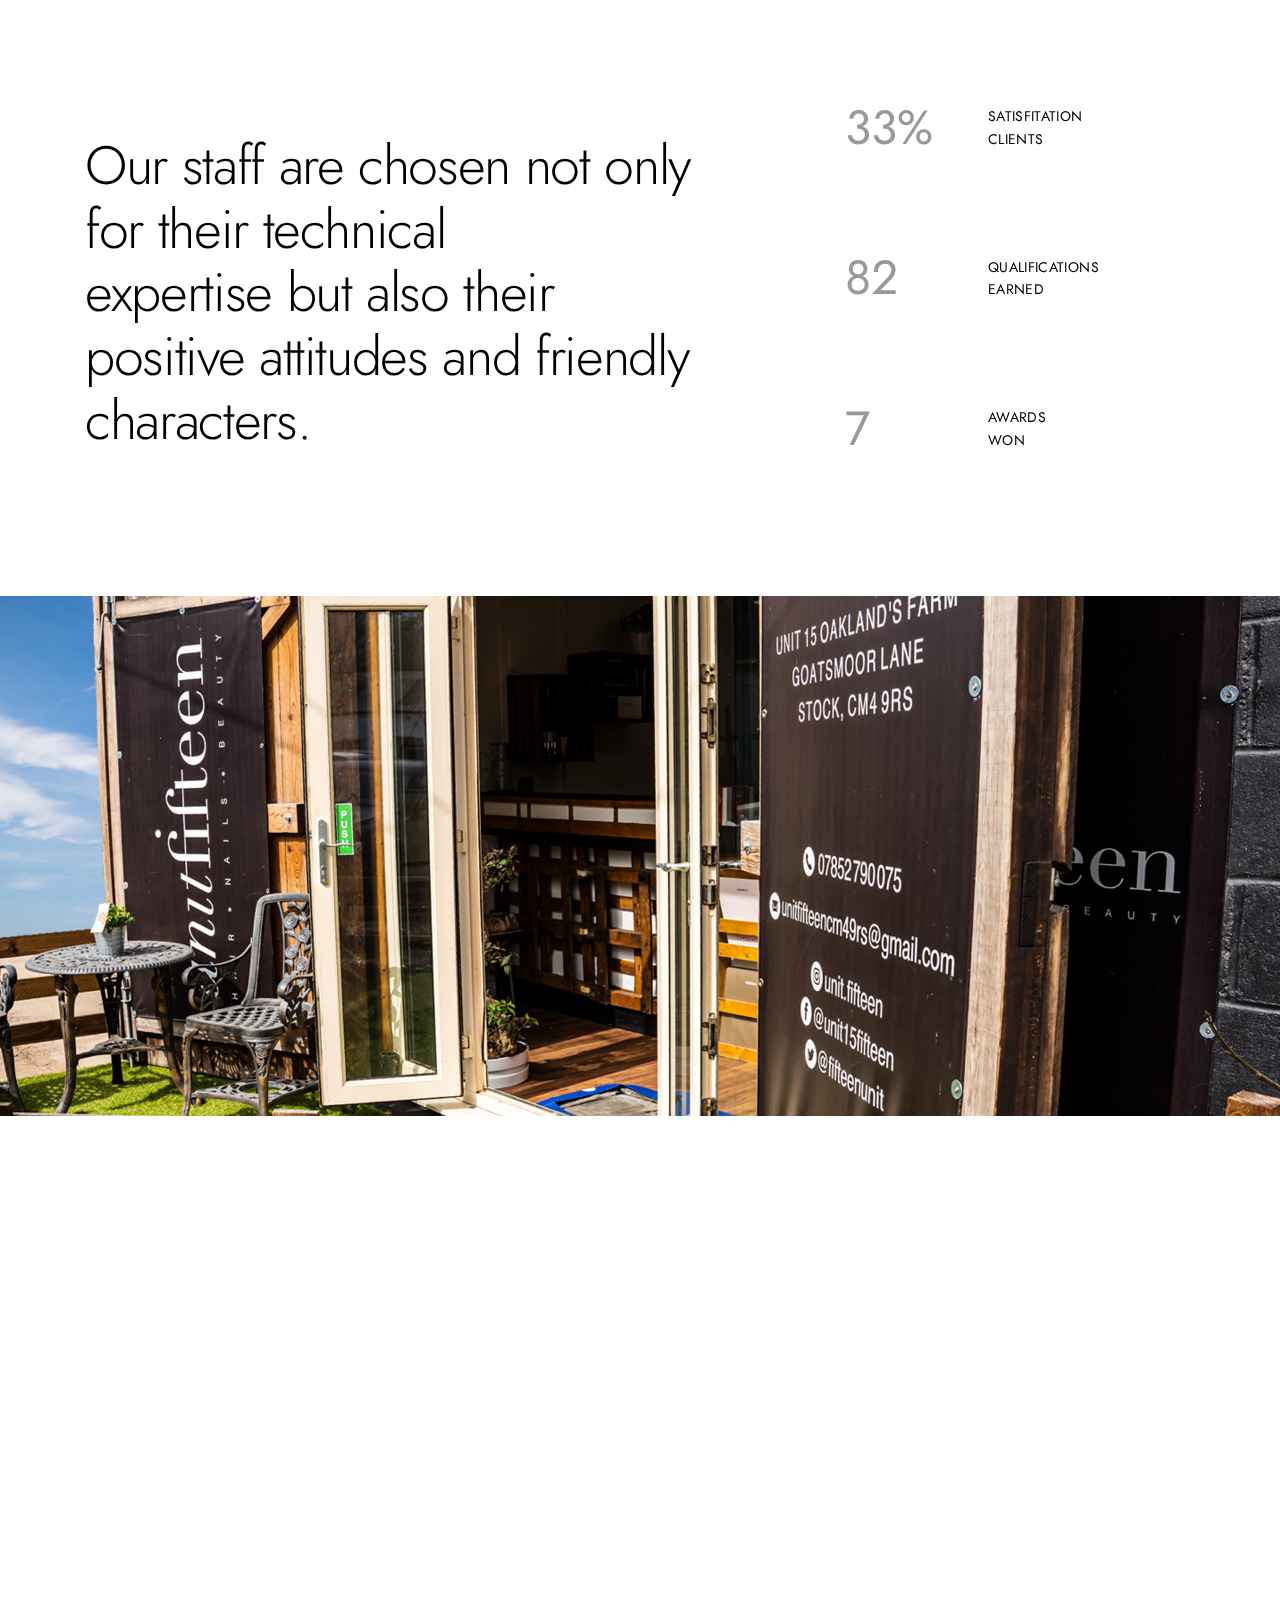
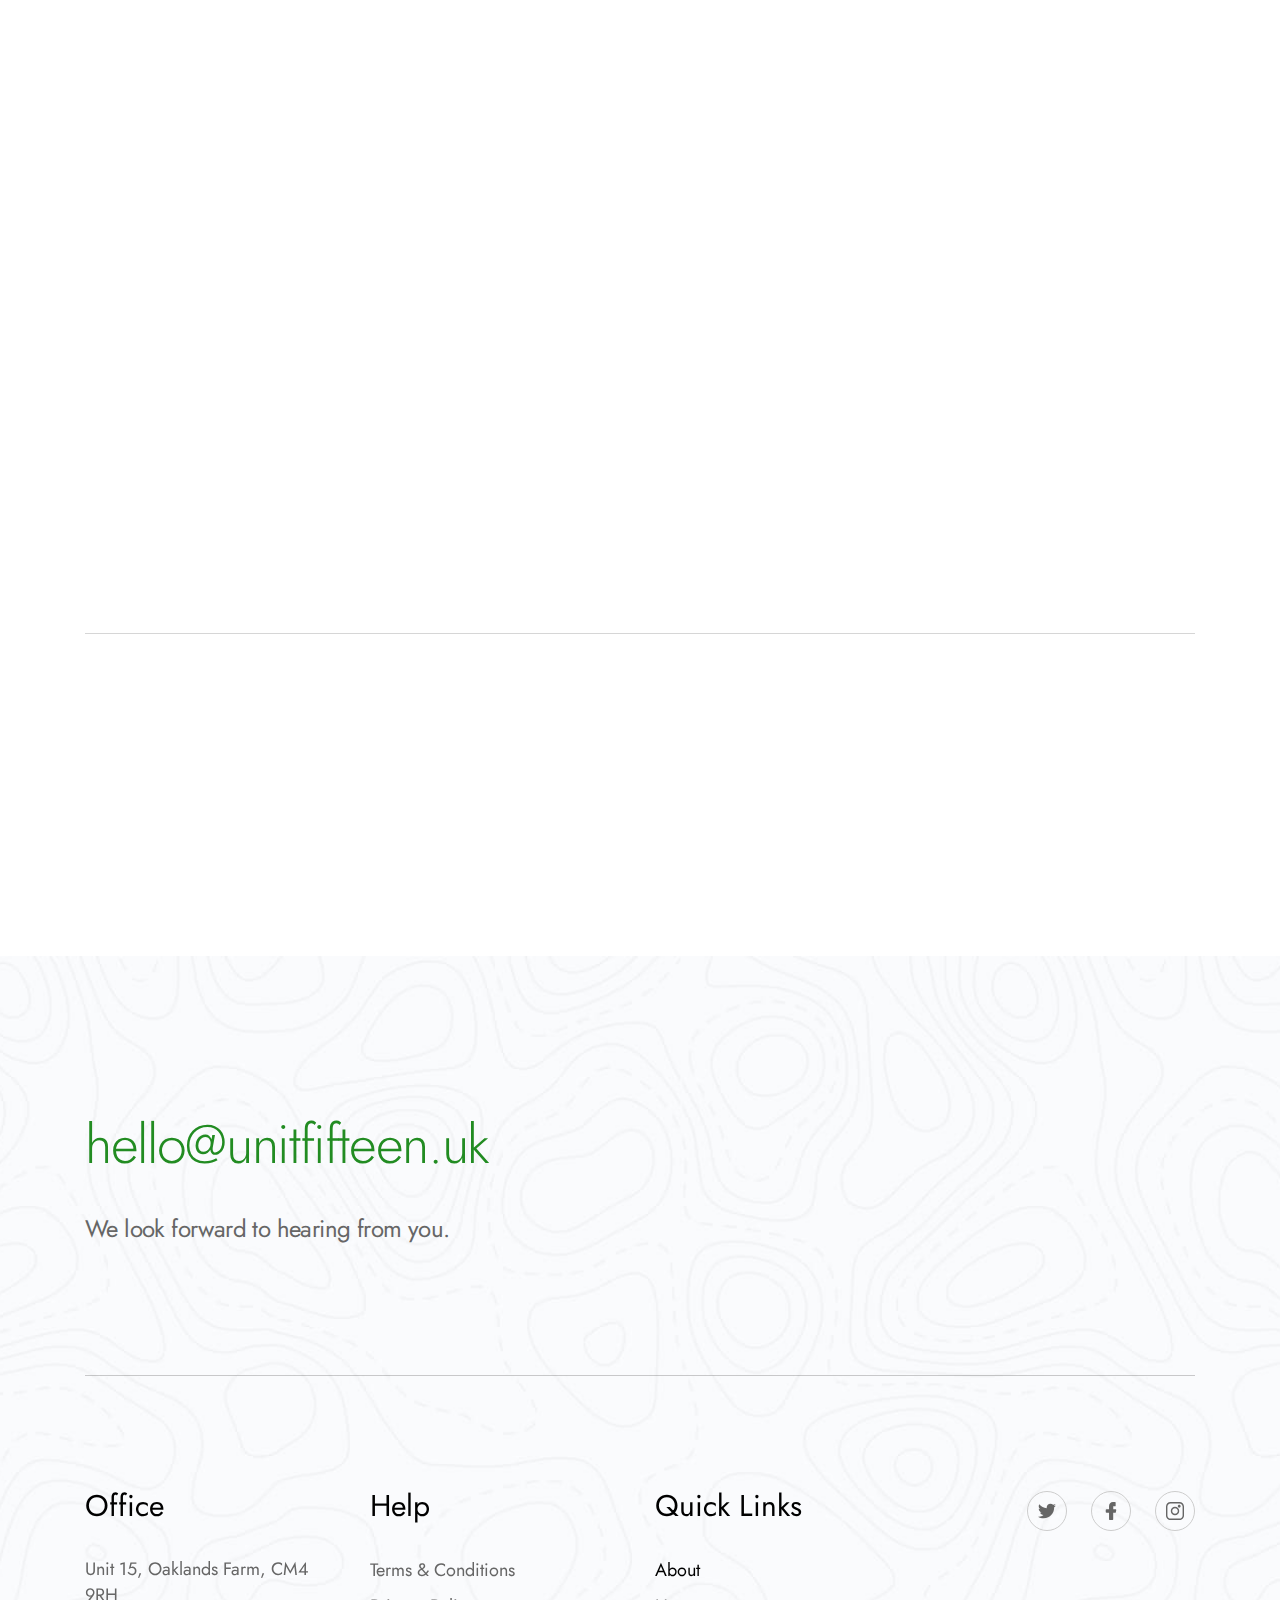
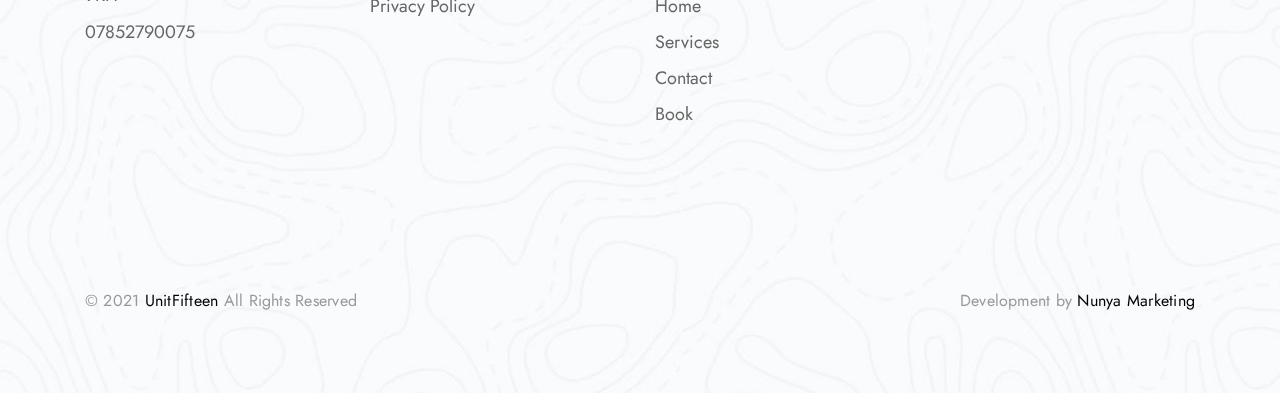
==== commit c86d3cf8: "1.0" ====
--- a/about.html
+++ b/about.html
@@ -147,14 +147,10 @@
 
 
   <div class="animsition">
-    <header class="header __js_fixed-header">
+    <header class="header header--aside">
       <div class="header__inner">
-        <!-- Logo-->
-        <a class="header__logo logo animsition-link" href="home-default.html">
-          <span class="logo__text">UnitFifteen</span>
-        </a>
         <!-- Header menu-->
-        <nav class="header__nav navigation navigation--technical">
+        <nav class="header__nav navigation navigation--column">
           <ul class="navigation__list">
             <li class="navigation__item">
               <a class="navigation__link" href="index.html">Home</a>
@@ -177,57 +173,19 @@
 
           </ul>
         </nav>
-
         <!-- Burger-->
-        <button class="header__menu-toggle menu-toggle" type="button">
+        <button class="header__toggle header-toggle" type="button">
+          <span class="line"></span>
           <span class="visually-hidden">Menu</span>
         </button>
       </div>
     </header>
     </div>
-    <!-- Header mobile menu-->
-    <section class="menu">
-      <div class="menu__inner">
-        <button class="menu__close" type="button">
-          <svg width="24" height="24">
-            <use xlink:href="#close"></use>
-          </svg>
-          <span class="visually-hidden">Close menu</span>
-        </button>
-
-
-        <div class="menu__wrapper">
-          <ul class="menu__list">
-
-            <li class="menu__item menu__item--current">
-              <a class="menu__link" href="index.html">Home</a>
-            </li>
-
-            <li class="menu__item menu__item--current">
-              <a class="menu__link" href="about.html">About</a>
-            </li>
-
- 
-
-            <li class="menu__item menu__item--current">
-              <a class="menu__link" href="contact.html">Contact</a>
-            </li>
-
-            <li class="menu__item menu__item--current">
-              <a class="menu__link" href="book.html">Book</a>
-            </li>
-          </ul>
-        </div>
-
-
-        </div>
-    </section>
     <main>
       <article class="about">
         <div class="container">
           <div class="row">
             <header class="about__header col-12 col-lg-7 col-xl-7">
-              <h1 class="about__heading">A warm welcome</h1>
               <div class="about__subheading heading">Our staff are chosen&nbsp;not only for their technical expertise&nbsp;but also their positive attitudes and friendly characters.</div>
             </header>
             <!-- Statistics-->
@@ -280,9 +238,9 @@
                   </div>
                   <div class="phone-block__content">
                     <div class="phone-block__hint">ALL QUESTIONS WELCOME</div>
-                    <a class="phone-block__number" href="tel:+6530025656376">07852790075</a>
+                    <a class="phone-block__number" href="tel: 07852790075">07852790075</a>
                     <div>
-                    <a href="book.html">VIEW ALL SERVICES</a>
+                    <a href="book.html">BOOK NOW</a>
                   </div>
                   </div>
                 </div>
@@ -320,79 +278,6 @@
                 </ul>
               </div>
               <div class="simplicity__line"></div>
-            </div>
-          </div>
-        </section>
-        <!-- Testimonials-->
-
-        <section class="about__testimonials testimonials">
-          <div class="container">
-            <header class="testimonials__header">
-              <h2 class="testimonials__heading heading" data-aos="fade">Testimonials</h2>
-              <div class="testimonials__nav">
-                <button class="testimonials__nav-btn testimonials__nav-btn--prev" type="button">
-                  <svg width="36" height="36">
-                    <use xlink:href="#chevron-left"></use>
-                  </svg>
-                </button>
-                <button class="testimonials__nav-btn testimonials__nav-btn--next" type="button">
-                  <svg width="36" height="36">
-                    <use xlink:href="#chevron-right"></use>
-                  </svg>
-                </button>
-              </div>
-            </header>
-            <div class="testimonials__carousel swiper-container __js_testimonials-carousel" data-aos="fade">
-              <div class="swiper-wrapper">
-                <div class="testimonials__item twitter-block twitter-block--small swiper-slide">
-                  <div class="twitter-block__wrapper">
-                    <div class="twitter-block__header">
-                      <div class="twitter-block__author">
-                        <div class="twitter-block__author-image">
-                          <img src="img/single-project/avatar.jpg" width="60" height="60" alt="">
-                        </div>
-                        <div class="twitter-block__author-meta">
-                          <div class="twitter-block__author-name">rickywilsontattoos</div>
-                          <div class="twitter-block__author-info">
-                            <a href="#">@rickywilsontattoos</a> - <time datetime="2020-12-15">10 Apr, 2021</time>
-                          </div>
-                        </div>
-                      </div>
-                      <a class="twitter-block__social" href="#">
-                        <svg width="34" height="34">
-                          <use xlink:href="#twitter"></use>
-                        </svg>
-                      </a>
-                    </div>
-                    <div class="twitter-block__text">
-                      <a href="#">@UnitFifteen</a> - a studio with passionate, profressional & full creativity. Much more things that i’m expect. Really awesome & satisfied!
-                    </div>
-                  </div>
-                </div>
-                <div class="testimonials__item twitter-block twitter-block--small swiper-slide">
-                  <div class="twitter-block__wrapper">
-                    <div class="twitter-block__header">
-                      <div class="twitter-block__author">
-                        <div class="twitter-block__author-image">
-                          <img src="img/single-project/avatar-2.jpg" width="60" height="60" alt="">
-                        </div>
-                        <div class="twitter-block__author-meta">
-                          <div class="twitter-block__author-name">George Charles</div>
-                          <div class="twitter-block__author-info">
-                            <a href="#">@georgecharles</a> - <time datetime="2020-12-15">10 Apr, 2021</time>
-                          </div>
-                        </div>
-                      </div>
-                      <a class="twitter-block__social" href="#">
-                        <svg width="34" height="34">
-                          <use xlink:href="#twitter"></use>
-                        </svg>
-                      </a>
-                    </div>
-                    <div class="twitter-block__text">I don’t know what else to say, this is something that you haven’t seen before. Unique design, impressive & outstanding support.</div>
-                  </div>
-                </div>
-              </div>
             </div>
           </div>
         </section>
--- a/css/main.css
+++ b/css/main.css
@@ -1431,6 +1431,7 @@
 @media (min-height: 900px) {
   .navigation--column .navigation__item {
     margin-bottom: 22px;
+    text-align: center;
   }
 }
 
@@ -1439,10 +1440,14 @@
 }
 
 .navigation--column .navigation__link {
-  font-size: 18px;
+  font-size: 30px;
   line-height: 1.2;
-  color: #000000;
   text-transform: none;
+  font-weight: bold;
+  background-image: url(/img/wood.jpg);
+  background-clip: text;
+  -webkit-background-clip: text;
+  color: transparent;
 }
 
 .navigation--column .navigation__link:hover::after, .navigation--column .navigation__link:focus::after {
@@ -6386,7 +6391,9 @@
 
 .simplicity__heading {
   margin: 0 0 20px;
-  font-weight: 400;
+  font-weight: 300;
+  font-size: 28px;
+  margin-top: 10px
 }
 
 .simplicity__heading--upper {
@@ -6408,8 +6415,9 @@
 
 .simplicity__subheading {
   margin-bottom: 20px;
-  font-size: 20px;
+  font-size: 15px;
   letter-spacing: -0.015em;
+  color: grey;
 }
 
 @media (min-width: 768px) {
@@ -6430,15 +6438,15 @@
 .simplicity__text {
   max-width: 390px;
   margin-bottom: 40px;
-  font-size: 16px;
-  line-height: 1.77;
-  color: #666666;
+  font-size: 15px;
+  letter-spacing: -0.015em;
+  color: grey;
 }
 
 @media (min-width: 1200px) {
   .simplicity__text {
     max-width: 435px;
-    font-size: 18px;
+    font-size: 15px;
   }
 }
 
@@ -6593,7 +6601,8 @@
 }
 
 .approach__heading {
-  font-weight: 400;
+  font-weight: 300;
+  text-align: center;
 }
 
 .approach__heading + * {
@@ -10646,7 +10655,7 @@
 }
 
 .type-service--lite .type-service__item-heading {
-  font-weight: 400;
+  font-weight: 300;
   letter-spacing: -0.025em;
 }
 
@@ -12744,7 +12753,8 @@
 }
 
 .about__subheading {
-  font-weight: 400;
+  font-weight: 300;
+  margin-top: 30px;
 }
 
 .about__statistics {
@@ -12758,12 +12768,12 @@
 }
 
 .about__panorama {
-  margin-bottom: 60px;
+  margin-bottom: 10px;
 }
 
 @media (min-width: 1200px) {
   .about__panorama {
-    margin-bottom: 150px;
+    margin-bottom: 40px;
   }
 }
 
